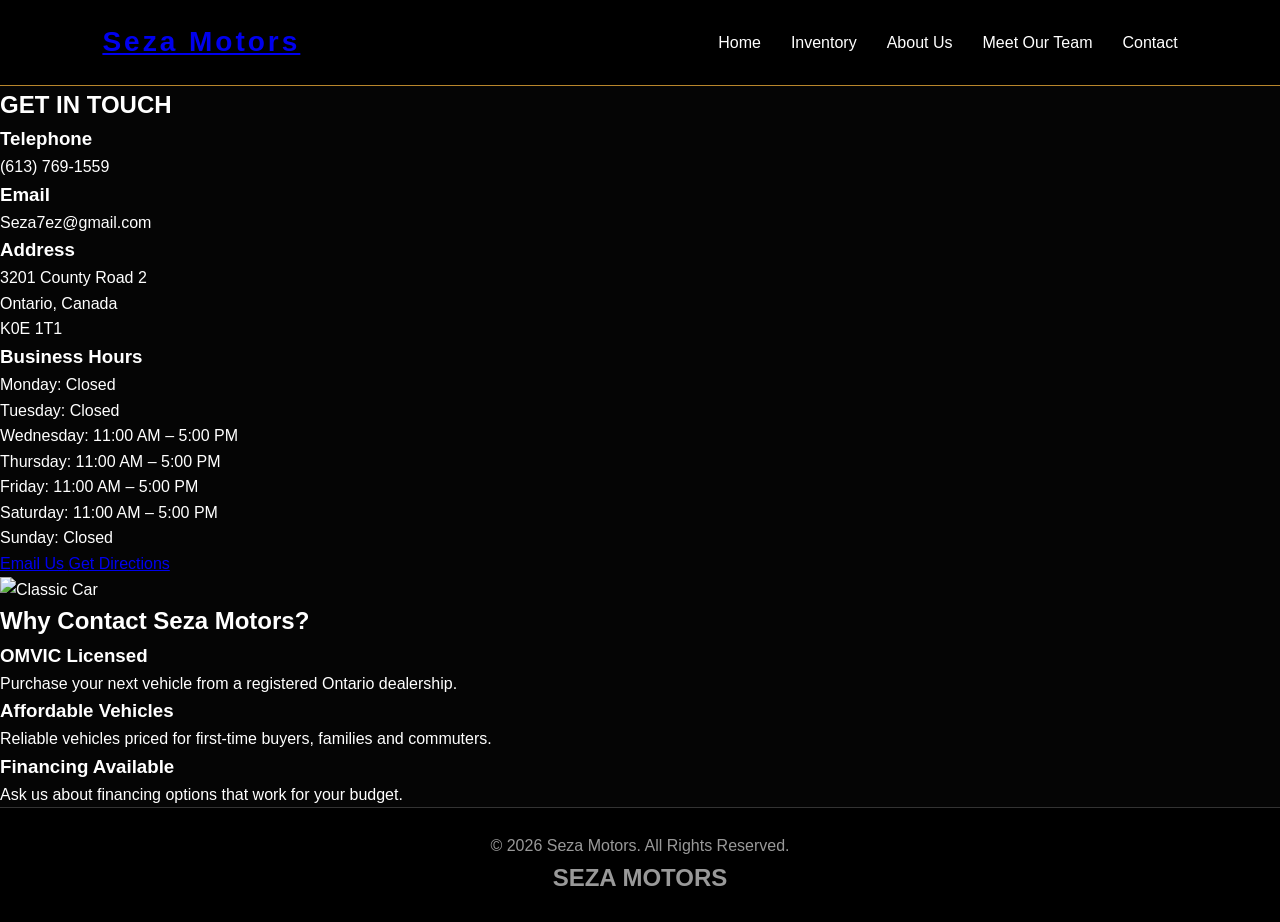
==== SM WEBSITE/contact.html @ 4e189ff3 "Create contact.html for customer inquiries Added a contact page with company information and contact" ====
<!DOCTYPE html>
<html lang="en">

<head>

<meta charset="UTF-8">
<meta name="viewport" content="width=device-width, initial-scale=1.0">

<title>Contact Us | Seza Motors</title>

<link rel="stylesheet" href="css/style.css">

<link rel="preconnect" href="https://fonts.googleapis.com">
<link rel="preconnect" href="https://fonts.gstatic.com" crossorigin>

<link href="https://fonts.googleapis.com/css2?family=Montserrat:wght@300;400;600;700;800&display=swap" rel="stylesheet">

</head>

<body>

<header>

<nav>

<div class="logo">

<a href="index.html">
Seza Motors
</a>

</div>

<ul>

<li><a href="index.html">Home</a></li>

<li><a href="inventory.html">Inventory</a></li>

<li><a href="about.html">About Us</a></li>

<li><a href="team.html">Meet Our Team</a></li>

<li><a class="active" href="contact.html">Contact</a></li>

</ul>

</nav>

</header>

<section class="contact-page">

<div class="contact-container">

<div class="contact-info">

<h1>GET IN TOUCH</h1>

<div class="contact-item">

<h3>Telephone</h3>

<p>(613) 769-1559</p>

</div>

<div class="contact-item">

<h3>Email</h3>

<p>Seza7ez@gmail.com</p>

</div>

<div class="contact-item">

<h3>Address</h3>

<p>

3201 County Road 2<br>

Ontario, Canada<br>

K0E 1T1

</p>

</div>

<div class="contact-item">

<h3>Business Hours</h3>

<p>

Monday: Closed<br>

Tuesday: Closed<br>

Wednesday: 11:00 AM – 5:00 PM<br>

Thursday: 11:00 AM – 5:00 PM<br>

Friday: 11:00 AM – 5:00 PM<br>

Saturday: 11:00 AM – 5:00 PM<br>

Sunday: Closed

</p>

</div>

<div class="contact-buttons">

<a href="mailto:Seza7ez@gmail.com" class="gold-btn">

Email Us

</a>

<a href="https://maps.google.com" target="_blank" class="gold-btn">

Get Directions

</a>

</div>

</div>

<div class="contact-image">

<img src="images/contact/contact-car.jpg" alt="Classic Car">

</div>

</div>

</section><section class="contact-footer">

<div class="footer-top">

<h2>Why Contact Seza Motors?</h2>

<div class="footer-cards">

<div class="card">

<h3>OMVIC Licensed</h3>

<p>Purchase your next vehicle from a registered Ontario dealership.</p>

</div>

<div class="card">

<h3>Affordable Vehicles</h3>

<p>Reliable vehicles priced for first-time buyers, families and commuters.</p>

</div>

<div class="card">

<h3>Financing Available</h3>

<p>Ask us about financing options that work for your budget.</p>

</div>

</div>

</div>

<footer>

<p>© 2026 Seza Motors. All Rights Reserved.</p>

<h1>SEZA MOTORS</h1>

</footer>

</section>

</body>

</html>
---- SM WEBSITE/css/style.css ----
/* =========================
   SEZA MOTORS WEBSITE STYLE
   ========================= */

* {
    margin: 0;
    padding: 0;
    box-sizing: border-box;
}


body {
    font-family: Arial, Helvetica, sans-serif;
    background-color: #050505;
    color: #ffffff;
    line-height: 1.6;
}


/* Navigation */

header {
    background: #000000;
    border-bottom: 1px solid #b8862c;
    padding: 20px 8%;
}


nav {
    display: flex;
    justify-content: space-between;
    align-items: center;
}


.logo {
    color: #d4af37;
    font-size: 28px;
    font-weight: bold;
    letter-spacing: 3px;
}


nav ul {
    list-style: none;
    display: flex;
    gap: 30px;
}


nav ul li a {
    color: white;
    text-decoration: none;
    font-size: 16px;
    transition: 0.3s;
}


nav ul li a:hover {
    color: #d4af37;
}


/* Hero Section */

.hero {

    min-height: 85vh;

    display: flex;
    align-items: center;

    padding: 0 8%;

    background:
    linear-gradient(
    rgba(0,0,0,0.75),
    rgba(0,0,0,0.75)
    ),
    url("../images/hero/muscle-car.jpg");

    background-size: cover;
    background-position: center;

}


.hero-content {

    max-width: 650px;

}


.hero h1 {

    color: #d4af37;

    font-size: 55px;

    line-height: 1.2;

    margin-bottom: 20px;

}


.hero p {

    font-size: 22px;

    margin-bottom: 35px;

    color: #ffffff;

}


/* Buttons */

.button {

    display: inline-block;

    background: #d4af37;

    color: black;

    padding: 15px 35px;

    text-decoration: none;

    font-weight: bold;

    border-radius: 3px;

    transition: .3s;

}


.button:hover {

    background: white;

}


/* About Section */

.about-preview {

    padding: 80px 8%;

    text-align: center;

}


.about-preview h2 {

    color:#d4af37;

    font-size: 36px;

    margin-bottom: 20px;

}


.about-preview p {

    max-width:800px;

    margin:auto;

    color:#cccccc;

}


/* Feature Cards */


.features {

    display:flex;

    justify-content:center;

    gap:30px;

    margin-top:50px;

}


.features div {

    background:#111111;

    border:1px solid #333;

    padding:30px;

    width:300px;

}


.features h3 {

    color:#d4af37;

    margin-bottom:15px;

}



/* Footer */


footer {

    background:#000;

    text-align:center;

    padding:25px;

    border-top:1px solid #333;

    color:#999;

}



/* Mobile Design */


@media(max-width:768px){


nav {

    flex-direction:column;

}


nav ul {

    margin-top:20px;

    flex-direction:column;

    text-align:center;

}


.hero h1 {

    font-size:38px;

}


.features {

    flex-direction:column;

    align-items:center;

}


}
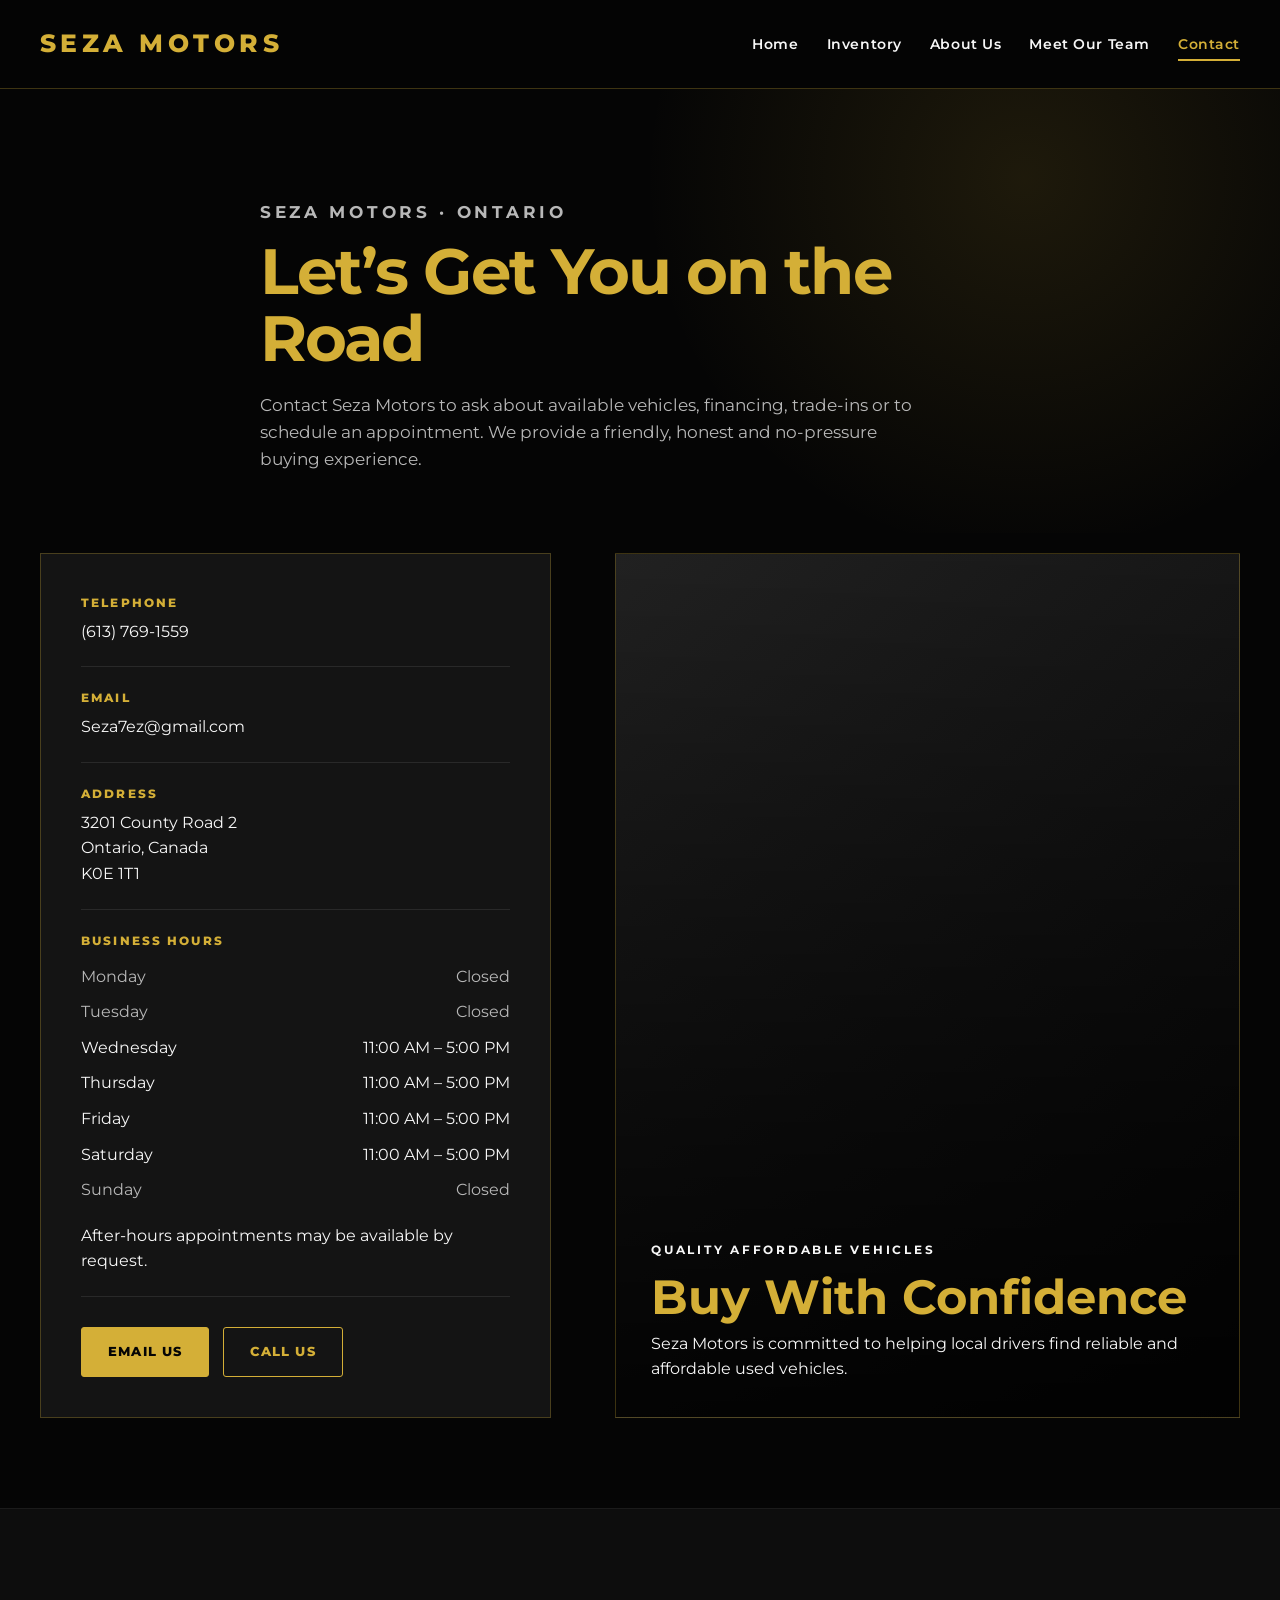
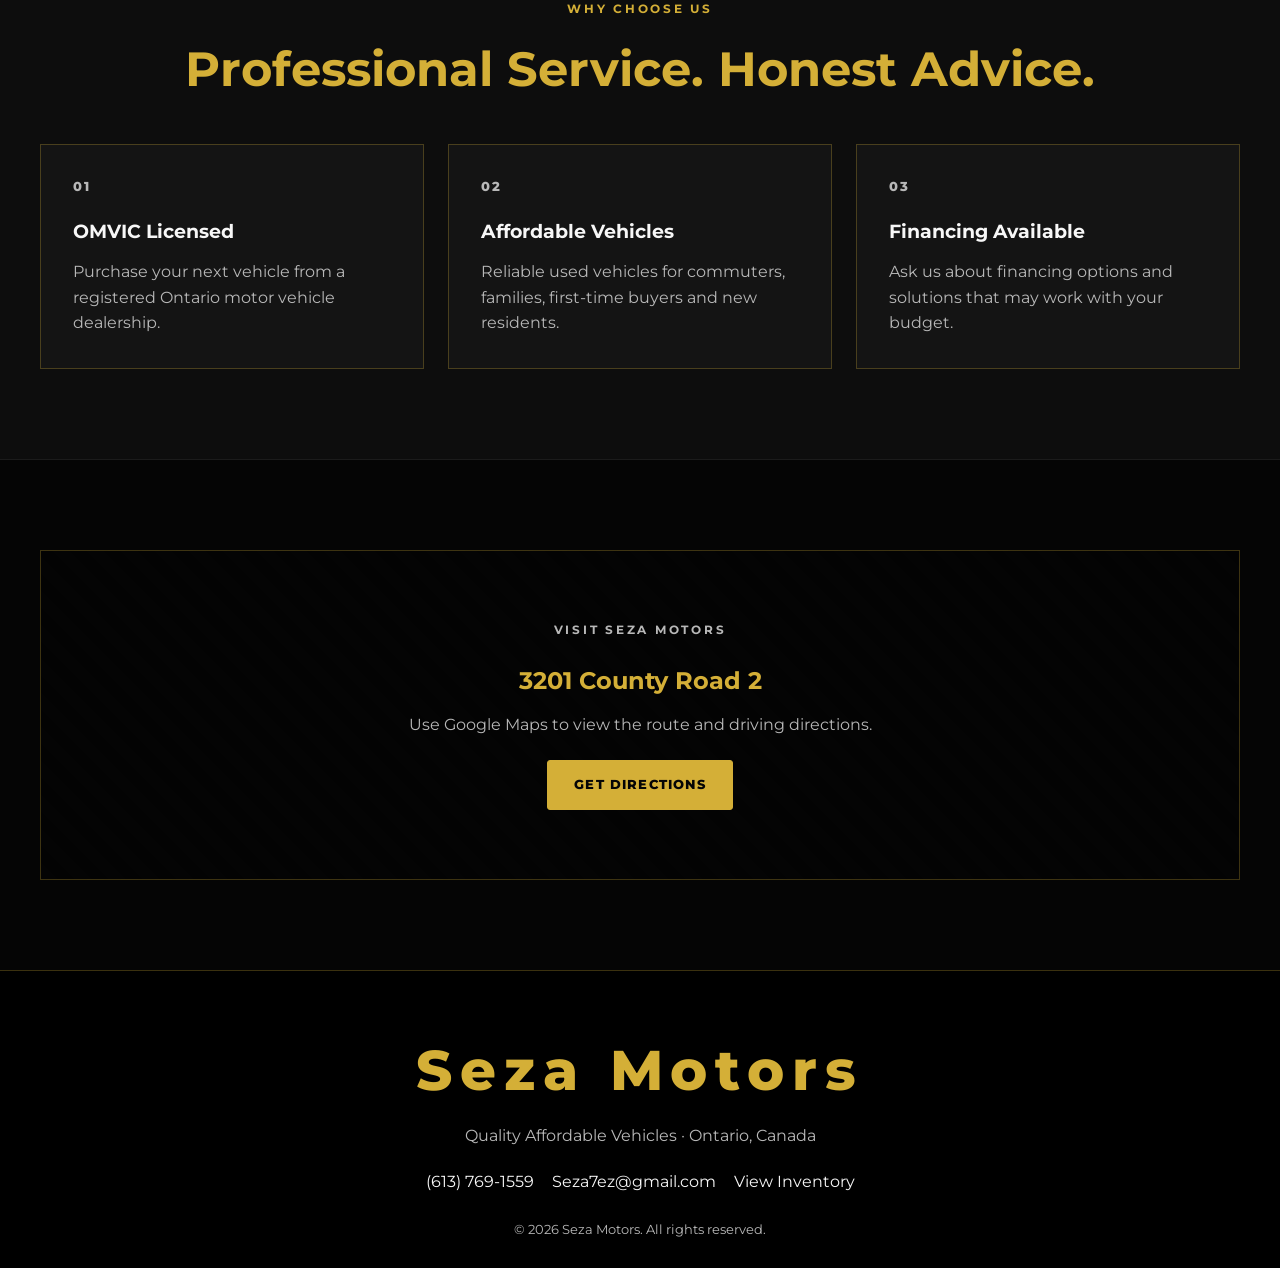
==== commit 4b800cf1: "Website Version 1.0" ====
--- a/SM WEBSITE/contact.html
+++ b/SM WEBSITE/contact.html
@@ -2,189 +2,285 @@
 <html lang="en">
 
 <head>
-
-<meta charset="UTF-8">
-<meta name="viewport" content="width=device-width, initial-scale=1.0">
-
-<title>Contact Us | Seza Motors</title>
-
-<link rel="stylesheet" href="css/style.css">
-
-<link rel="preconnect" href="https://fonts.googleapis.com">
-<link rel="preconnect" href="https://fonts.gstatic.com" crossorigin>
-
-<link href="https://fonts.googleapis.com/css2?family=Montserrat:wght@300;400;600;700;800&display=swap" rel="stylesheet">
-
+    <meta charset="UTF-8">
+    <meta name="viewport" content="width=device-width, initial-scale=1.0">
+
+    <title>Contact Seza Motors | Used Cars Ottawa</title>
+
+    <meta
+        name="description"
+        content="Contact Seza Motors for affordable used vehicles, financing information, trade-ins and appointments near Ottawa, Ontario."
+    >
+
+    <link rel="preconnect" href="https://fonts.googleapis.com">
+    <link rel="preconnect" href="https://fonts.gstatic.com" crossorigin>
+
+    <link
+        href="https://fonts.googleapis.com/css2?family=Montserrat:wght@300;400;500;600;700;800&display=swap"
+        rel="stylesheet"
+    >
+
+    <link rel="stylesheet" href="css/style.css">
 </head>
 
 <body>
 
-<header>
-
-<nav>
-
-<div class="logo">
-
-<a href="index.html">
-Seza Motors
-</a>
-
-</div>
-
-<ul>
-
-<li><a href="index.html">Home</a></li>
-
-<li><a href="inventory.html">Inventory</a></li>
-
-<li><a href="about.html">About Us</a></li>
-
-<li><a href="team.html">Meet Our Team</a></li>
-
-<li><a class="active" href="contact.html">Contact</a></li>
-
-</ul>
-
-</nav>
-
-</header>
-
-<section class="contact-page">
-
-<div class="contact-container">
-
-<div class="contact-info">
-
-<h1>GET IN TOUCH</h1>
-
-<div class="contact-item">
-
-<h3>Telephone</h3>
-
-<p>(613) 769-1559</p>
-
-</div>
-
-<div class="contact-item">
-
-<h3>Email</h3>
-
-<p>Seza7ez@gmail.com</p>
-
-</div>
-
-<div class="contact-item">
-
-<h3>Address</h3>
-
-<p>
-
-3201 County Road 2<br>
-
-Ontario, Canada<br>
-
-K0E 1T1
-
-</p>
-
-</div>
-
-<div class="contact-item">
-
-<h3>Business Hours</h3>
-
-<p>
-
-Monday: Closed<br>
-
-Tuesday: Closed<br>
-
-Wednesday: 11:00 AM – 5:00 PM<br>
-
-Thursday: 11:00 AM – 5:00 PM<br>
-
-Friday: 11:00 AM – 5:00 PM<br>
-
-Saturday: 11:00 AM – 5:00 PM<br>
-
-Sunday: Closed
-
-</p>
-
-</div>
-
-<div class="contact-buttons">
-
-<a href="mailto:Seza7ez@gmail.com" class="gold-btn">
-
-Email Us
-
-</a>
-
-<a href="https://maps.google.com" target="_blank" class="gold-btn">
-
-Get Directions
-
-</a>
-
-</div>
-
-</div>
-
-<div class="contact-image">
-
-<img src="images/contact/contact-car.jpg" alt="Classic Car">
-
-</div>
-
-</div>
-
-</section><section class="contact-footer">
-
-<div class="footer-top">
-
-<h2>Why Contact Seza Motors?</h2>
-
-<div class="footer-cards">
-
-<div class="card">
-
-<h3>OMVIC Licensed</h3>
-
-<p>Purchase your next vehicle from a registered Ontario dealership.</p>
-
-</div>
-
-<div class="card">
-
-<h3>Affordable Vehicles</h3>
-
-<p>Reliable vehicles priced for first-time buyers, families and commuters.</p>
-
-</div>
-
-<div class="card">
-
-<h3>Financing Available</h3>
-
-<p>Ask us about financing options that work for your budget.</p>
-
-</div>
-
-</div>
-
-</div>
-
-<footer>
-
-<p>© 2026 Seza Motors. All Rights Reserved.</p>
-
-<h1>SEZA MOTORS</h1>
-
-</footer>
-
-</section>
-
+    <header class="site-header">
+        <nav class="site-nav">
+
+            <div class="logo">
+                <a href="index.html">Seza Motors</a>
+            </div>
+
+            <ul>
+                <li><a href="index.html">Home</a></li>
+                <li><a href="inventory.html">Inventory</a></li>
+                <li><a href="about.html">About Us</a></li>
+                <li><a href="team.html">Meet Our Team</a></li>
+                <li><a class="active" href="contact.html">Contact</a></li>
+            </ul>
+
+        </nav>
+    </header>
+
+    <main>
+
+        <section class="contact-hero">
+            <div class="page-shell contact-heading">
+
+                <p class="eyebrow">Seza Motors · Ontario</p>
+
+                <h1 class="section-title">Let’s Get You on the Road</h1>
+
+                <p>
+                    Contact Seza Motors to ask about available vehicles,
+                    financing, trade-ins or to schedule an appointment.
+                    We provide a friendly, honest and no-pressure buying experience.
+                </p>
+
+            </div>
+        </section>
+
+        <section class="contact-main">
+            <div class="page-shell contact-grid">
+
+                <div class="contact-information">
+
+                    <div class="contact-item">
+                        <span class="contact-label">Telephone</span>
+
+                        <a href="tel:+16137691559">
+                            (613) 769-1559
+                        </a>
+                    </div>
+
+                    <div class="contact-item">
+                        <span class="contact-label">Email</span>
+
+                        <a href="mailto:Seza7ez@gmail.com">
+                            Seza7ez@gmail.com
+                        </a>
+                    </div>
+
+                    <div class="contact-item">
+                        <span class="contact-label">Address</span>
+
+                        <p>
+                            3201 County Road 2<br>
+                            Ontario, Canada<br>
+                            K0E 1T1
+                        </p>
+                    </div>
+
+                    <div class="contact-item">
+                        <span class="contact-label">Business Hours</span>
+
+                        <div class="hours-list">
+
+                            <div class="hours-row">
+                                <span>Monday</span>
+                                <span>Closed</span>
+                            </div>
+
+                            <div class="hours-row">
+                                <span>Tuesday</span>
+                                <span>Closed</span>
+                            </div>
+
+                            <div class="hours-row open">
+                                <span>Wednesday</span>
+                                <span>11:00 AM – 5:00 PM</span>
+                            </div>
+
+                            <div class="hours-row open">
+                                <span>Thursday</span>
+                                <span>11:00 AM – 5:00 PM</span>
+                            </div>
+
+                            <div class="hours-row open">
+                                <span>Friday</span>
+                                <span>11:00 AM – 5:00 PM</span>
+                            </div>
+
+                            <div class="hours-row open">
+                                <span>Saturday</span>
+                                <span>11:00 AM – 5:00 PM</span>
+                            </div>
+
+                            <div class="hours-row">
+                                <span>Sunday</span>
+                                <span>Closed</span>
+                            </div>
+
+                        </div>
+
+                        <p class="contact-note">
+                            After-hours appointments may be available by request.
+                        </p>
+                    </div>
+
+                    <div class="contact-actions">
+
+                        <a
+                            href="mailto:Seza7ez@gmail.com"
+                            class="gold-btn"
+                        >
+                            Email Us
+                        </a>
+
+                        <a
+                            href="tel:+16137691559"
+                            class="gold-btn outline"
+                        >
+                            Call Us
+                        </a>
+
+                    </div>
+
+                </div>
+
+                <div class="contact-visual">
+
+                    <div class="contact-visual-copy">
+
+                        <p class="eyebrow">Quality Affordable Vehicles</p>
+
+                        <h2>Buy With Confidence</h2>
+
+                        <p>
+                            Seza Motors is committed to helping local drivers
+                            find reliable and affordable used vehicles.
+                        </p>
+
+                    </div>
+
+                </div>
+
+            </div>
+        </section>
+
+        <section class="contact-benefits">
+            <div class="page-shell">
+
+                <div class="contact-benefits-header">
+
+                    <p class="eyebrow">Why Choose Us</p>
+
+                    <h2>Professional Service. Honest Advice.</h2>
+
+                </div>
+
+                <div class="benefit-grid">
+
+                    <article class="benefit-card">
+                        <p class="benefit-number">01</p>
+
+                        <h3>OMVIC Licensed</h3>
+
+                        <p>
+                            Purchase your next vehicle from a registered
+                            Ontario motor vehicle dealership.
+                        </p>
+                    </article>
+
+                    <article class="benefit-card">
+                        <p class="benefit-number">02</p>
+
+                        <h3>Affordable Vehicles</h3>
+
+                        <p>
+                            Reliable used vehicles for commuters, families,
+                            first-time buyers and new residents.
+                        </p>
+                    </article>
+
+                    <article class="benefit-card">
+                        <p class="benefit-number">03</p>
+
+                        <h3>Financing Available</h3>
+
+                        <p>
+                            Ask us about financing options and solutions
+                            that may work with your budget.
+                        </p>
+                    </article>
+
+                </div>
+
+            </div>
+        </section>
+
+        <section class="map-section">
+            <div class="page-shell">
+
+                <div class="map-placeholder">
+
+                    <div>
+                        <p class="eyebrow">Visit Seza Motors</p>
+
+                        <h2>3201 County Road 2</h2>
+
+                        <p>
+                            Use Google Maps to view the route and driving directions.
+                        </p>
+
+                        <a
+                            href="https://www.google.com/maps/search/?api=1&query=3201+County+Road+2+Ontario+K0E+1T1"
+                            target="_blank"
+                            rel="noopener noreferrer"
+                            class="gold-btn"
+                        >
+                            Get Directions
+                        </a>
+                    </div>
+
+                </div>
+
+            </div>
+        </section>
+
+    </main>
+
+    <footer class="site-footer">
+
+        <h2 class="footer-brand">Seza Motors</h2>
+
+        <p class="footer-tagline">
+            Quality Affordable Vehicles · Ontario, Canada
+        </p>
+
+        <div class="footer-links">
+            <a href="tel:+16137691559">(613) 769-1559</a>
+            <a href="mailto:Seza7ez@gmail.com">Seza7ez@gmail.com</a>
+            <a href="inventory.html">View Inventory</a>
+        </div>
+
+        <p class="copyright">
+            © 2026 Seza Motors. All rights reserved.
+        </p>
+
+    </footer>
+<script src="js/script.js"></script>
 </body>
 
-</html>
+</html>
--- a/SM WEBSITE/css/style.css
+++ b/SM WEBSITE/css/style.css
@@ -1,6 +1,19 @@
-/* =========================
-   SEZA MOTORS WEBSITE STYLE
-   ========================= */
+/* ==================================================
+   SEZA MOTORS — SHARED WEBSITE STYLES
+   ================================================== */
+
+:root {
+    --black: #050505;
+    --black-soft: #0d0d0d;
+    --panel: #141414;
+    --panel-light: #1a1a1a;
+    --gold: #d4af37;
+    --gold-dark: #aa8427;
+    --white: #f7f7f7;
+    --gray: #b8b8b8;
+    --border: rgba(212, 175, 55, 0.28);
+    --max-width: 1200px;
+}
 
 * {
     margin: 0;
@@ -8,273 +21,1438 @@
     box-sizing: border-box;
 }
 
+html {
+    scroll-behavior: smooth;
+}
 
 body {
-    font-family: Arial, Helvetica, sans-serif;
-    background-color: #050505;
-    color: #ffffff;
+    min-height: 100vh;
+    font-family: "Montserrat", Arial, Helvetica, sans-serif;
+    background: var(--black);
+    color: var(--white);
     line-height: 1.6;
 }
 
-
-/* Navigation */
-
+img {
+    display: block;
+    max-width: 100%;
+}
+
+a {
+    color: inherit;
+}
+
+/* ==================================================
+   NAVIGATION
+   ================================================== */
+
+.site-header,
 header {
-    background: #000000;
-    border-bottom: 1px solid #b8862c;
-    padding: 20px 8%;
-}
-
-
+    position: relative;
+    z-index: 100;
+    background: rgba(5, 5, 5, 0.98);
+    border-bottom: 1px solid var(--border);
+}
+
+.site-nav,
 nav {
+    width: min(100% - 40px, var(--max-width));
+    min-height: 88px;
+    margin: 0 auto;
+    display: flex;
+    align-items: center;
+    justify-content: space-between;
+    gap: 30px;
+}
+
+.logo,
+.logo a {
+    color: var(--gold);
+    font-size: 1.55rem;
+    font-weight: 800;
+    letter-spacing: 0.18em;
+    text-decoration: none;
+    text-transform: uppercase;
+    white-space: nowrap;
+}
+
+nav ul {
+    display: flex;
+    align-items: center;
+    gap: 28px;
+    list-style: none;
+}
+
+nav ul a {
+    position: relative;
+    color: var(--white);
+    font-size: 0.9rem;
+    font-weight: 600;
+    letter-spacing: 0.04em;
+    text-decoration: none;
+    transition: color 0.25s ease;
+}
+
+nav ul a::after {
+    content: "";
+    position: absolute;
+    left: 0;
+    bottom: -8px;
+    width: 0;
+    height: 2px;
+    background: var(--gold);
+    transition: width 0.25s ease;
+}
+
+nav ul a:hover,
+nav ul a.active {
+    color: var(--gold);
+}
+
+nav ul a:hover::after,
+nav ul a.active::after {
+    width: 100%;
+}
+
+/* ==================================================
+   REUSABLE ELEMENTS
+   ================================================== */
+
+.page-shell {
+    width: min(100% - 40px, var(--max-width));
+    margin: 0 auto;
+}
+
+.eyebrow {
+    margin-bottom: 12px;
+    color: var(--gold);
+    font-size: 0.78rem;
+    font-weight: 700;
+    letter-spacing: 0.22em;
+    text-transform: uppercase;
+}
+
+.section-title {
+    color: var(--gold);
+    font-size: clamp(2rem, 5vw, 4.5rem);
+    line-height: 1.05;
+    letter-spacing: -0.03em;
+}
+
+.gold-btn,
+.button {
+    display: inline-flex;
+    align-items: center;
+    justify-content: center;
+    min-height: 50px;
+    padding: 13px 26px;
+    border: 1px solid var(--gold);
+    border-radius: 3px;
+    background: var(--gold);
+    color: #050505;
+    font-size: 0.82rem;
+    font-weight: 800;
+    letter-spacing: 0.09em;
+    text-decoration: none;
+    text-transform: uppercase;
+    transition:
+        background 0.25s ease,
+        color 0.25s ease,
+        transform 0.25s ease;
+}
+
+.gold-btn:hover,
+.button:hover {
+    background: transparent;
+    color: var(--gold);
+    transform: translateY(-2px);
+}
+
+.gold-btn.outline {
+    background: transparent;
+    color: var(--gold);
+}
+
+.gold-btn.outline:hover {
+    background: var(--gold);
+    color: #050505;
+}
+
+/* ==================================================
+   EXISTING HOME PAGE
+   ================================================== */
+
+.hero {
+    min-height: 82vh;
+    display: flex;
+    align-items: center;
+    padding: 80px max(20px, calc((100% - var(--max-width)) / 2));
+    background:
+        linear-gradient(90deg, rgba(0, 0, 0, 0.93), rgba(0, 0, 0, 0.48)),
+        url("../images/hero/muscle-car.jpg") center / cover no-repeat;
+}
+
+.hero-content {
+    max-width: 700px;
+}
+
+.hero h1 {
+    margin-bottom: 22px;
+    color: var(--gold);
+    font-size: clamp(2.8rem, 7vw, 5.8rem);
+    line-height: 0.98;
+    letter-spacing: -0.04em;
+}
+
+.hero p {
+    max-width: 650px;
+    margin-bottom: 34px;
+    color: var(--white);
+    font-size: clamp(1.05rem, 2vw, 1.35rem);
+}
+
+.about-preview {
+    padding: 90px 20px;
+    text-align: center;
+}
+
+.about-preview h2 {
+    margin-bottom: 20px;
+    color: var(--gold);
+    font-size: clamp(2rem, 4vw, 3rem);
+}
+
+.about-preview > p {
+    max-width: 800px;
+    margin: 0 auto;
+    color: var(--gray);
+}
+
+.features {
+    width: min(100%, 1000px);
+    margin: 50px auto 0;
+    display: grid;
+    grid-template-columns: repeat(3, 1fr);
+    gap: 24px;
+}
+
+.features > div {
+    padding: 32px;
+    background: var(--panel);
+    border: 1px solid var(--border);
+}
+
+.features h3 {
+    margin-bottom: 12px;
+    color: var(--gold);
+}
+
+/* ==================================================
+   CONTACT PAGE
+   ================================================== */
+
+.contact-hero {
+    padding: 90px 0 60px;
+    background:
+        radial-gradient(
+            circle at 80% 20%,
+            rgba(212, 175, 55, 0.12),
+            transparent 35%
+        ),
+        var(--black);
+}
+
+.contact-heading {
+    max-width: 760px;
+}
+
+.contact-heading p {
+    max-width: 680px;
+    margin-top: 20px;
+    color: var(--gray);
+    font-size: 1.05rem;
+}
+
+.contact-main {
+    padding: 20px 0 90px;
+}
+
+.contact-grid {
+    display: grid;
+    grid-template-columns: minmax(0, 0.9fr) minmax(420px, 1.1fr);
+    gap: 64px;
+    align-items: stretch;
+}
+
+.contact-information {
+    padding: 40px;
+    background: var(--panel);
+    border: 1px solid var(--border);
+}
+
+.contact-item {
+    padding: 22px 0;
+    border-bottom: 1px solid rgba(255, 255, 255, 0.09);
+}
+
+.contact-item:first-child {
+    padding-top: 0;
+}
+
+.contact-item:last-of-type {
+    border-bottom: 0;
+}
+
+.contact-label {
+    display: block;
+    margin-bottom: 6px;
+    color: var(--gold);
+    font-size: 0.74rem;
+    font-weight: 800;
+    letter-spacing: 0.18em;
+    text-transform: uppercase;
+}
+
+.contact-item a,
+.contact-item p {
+    color: var(--white);
+    font-size: 1rem;
+    text-decoration: none;
+}
+
+.contact-item a:hover {
+    color: var(--gold);
+}
+
+.hours-list {
+    margin-top: 8px;
+}
+
+.hours-row {
     display: flex;
     justify-content: space-between;
+    gap: 20px;
+    padding: 5px 0;
+    color: var(--gray);
+}
+
+.hours-row.open {
+    color: var(--white);
+}
+
+.contact-note {
+    margin-top: 15px;
+    color: var(--gray);
+    font-size: 0.88rem;
+}
+
+.contact-actions {
+    display: flex;
+    flex-wrap: wrap;
+    gap: 14px;
+    margin-top: 30px;
+}
+
+.contact-visual {
+    min-height: 640px;
+    position: relative;
+    overflow: hidden;
+    border: 1px solid var(--border);
+    background:
+        linear-gradient(
+            180deg,
+            rgba(0, 0, 0, 0.08),
+            rgba(0, 0, 0, 0.82)
+        ),
+        url("../images/contact/contact-car.jpg") center / cover no-repeat,
+        linear-gradient(135deg, #242424, #080808);
+}
+
+.contact-visual-copy {
+    position: absolute;
+    left: 35px;
+    right: 35px;
+    bottom: 35px;
+}
+
+.contact-visual-copy h2 {
+    margin-bottom: 8px;
+    color: var(--gold);
+    font-size: clamp(1.8rem, 4vw, 3rem);
+    line-height: 1.05;
+}
+
+.contact-visual-copy p {
+    max-width: 540px;
+    color: var(--white);
+}
+
+.contact-benefits {
+    padding: 90px 0;
+    background: var(--black-soft);
+    border-top: 1px solid rgba(255, 255, 255, 0.06);
+    border-bottom: 1px solid rgba(255, 255, 255, 0.06);
+}
+
+.contact-benefits-header {
+    margin-bottom: 36px;
+    text-align: center;
+}
+
+.contact-benefits-header h2 {
+    color: var(--gold);
+    font-size: clamp(2rem, 4vw, 3rem);
+}
+
+.benefit-grid {
+    display: grid;
+    grid-template-columns: repeat(3, 1fr);
+    gap: 24px;
+}
+
+.benefit-card {
+    padding: 32px;
+    background: var(--panel);
+    border: 1px solid var(--border);
+    transition:
+        transform 0.25s ease,
+        border-color 0.25s ease;
+}
+
+.benefit-card:hover {
+    transform: translateY(-5px);
+    border-color: var(--gold);
+}
+
+.benefit-number {
+    margin-bottom: 20px;
+    color: var(--gold);
+    font-size: 0.8rem;
+    font-weight: 800;
+    letter-spacing: 0.16em;
+}
+
+.benefit-card h3 {
+    margin-bottom: 12px;
+    color: var(--white);
+}
+
+.benefit-card p {
+    color: var(--gray);
+}
+
+.map-section {
+    padding: 90px 0;
+}
+
+.map-placeholder {
+    min-height: 330px;
+    display: grid;
+    place-items: center;
+    padding: 30px;
+    text-align: center;
+    background:
+        linear-gradient(
+            rgba(0, 0, 0, 0.8),
+            rgba(0, 0, 0, 0.8)
+        ),
+        repeating-linear-gradient(
+            45deg,
+            #151515,
+            #151515 12px,
+            #101010 12px,
+            #101010 24px
+        );
+    border: 1px solid var(--border);
+}
+
+.map-placeholder h2 {
+    margin-bottom: 12px;
+    color: var(--gold);
+}
+
+.map-placeholder p {
+    margin-bottom: 22px;
+    color: var(--gray);
+}
+
+/* ==================================================
+   FOOTER
+   ================================================== */
+
+.site-footer,
+footer {
+    padding: 55px 20px 28px;
+    background: #000;
+    border-top: 1px solid var(--border);
+    color: var(--gray);
+    text-align: center;
+}
+
+.footer-brand {
+    margin-bottom: 8px;
+    color: var(--gold);
+    font-size: clamp(1.8rem, 5vw, 3.5rem);
+    font-weight: 800;
+    letter-spacing: 0.14em;
+}
+
+.footer-tagline {
+    margin-bottom: 20px;
+}
+
+.footer-links {
+    display: flex;
+    justify-content: center;
+    flex-wrap: wrap;
+    gap: 18px;
+    margin-bottom: 24px;
+}
+
+.footer-links a {
+    color: var(--white);
+    text-decoration: none;
+}
+
+.footer-links a:hover {
+    color: var(--gold);
+}
+
+.copyright {
+    font-size: 0.82rem;
+}
+
+/* ==================================================
+   RESPONSIVE DESIGN
+   ================================================== */
+
+@media (max-width: 900px) {
+    .site-nav,
+    nav {
+        padding: 20px 0;
+        flex-direction: column;
+    }
+
+    nav ul {
+        flex-wrap: wrap;
+        justify-content: center;
+        gap: 18px 24px;
+    }
+
+    .contact-grid {
+        grid-template-columns: 1fr;
+    }
+
+    .contact-visual {
+        min-height: 480px;
+    }
+
+    .features,
+    .benefit-grid {
+        grid-template-columns: 1fr;
+    }
+}
+
+@media (max-width: 600px) {
+    .site-nav,
+    nav,
+    .page-shell {
+        width: min(100% - 28px, var(--max-width));
+    }
+
+    .logo,
+    .logo a {
+        font-size: 1.25rem;
+    }
+
+    nav ul {
+        gap: 14px 18px;
+    }
+
+    nav ul a {
+        font-size: 0.78rem;
+    }
+
+    .contact-hero {
+        padding-top: 65px;
+    }
+
+    .contact-information {
+        padding: 26px 22px;
+    }
+
+    .hours-row {
+        flex-direction: column;
+        gap: 0;
+        padding: 8px 0;
+    }
+
+    .contact-actions {
+        flex-direction: column;
+    }
+
+    .gold-btn,
+    .button {
+        width: 100%;
+    }
+
+    .contact-visual {
+        min-height: 390px;
+    }
+
+    .contact-visual-copy {
+        left: 24px;
+        right: 24px;
+        bottom: 24px;
+    }
+
+    .benefit-card {
+        padding: 26px 22px;
+    }
+}
+.hero-buttons {
+    display: flex;
+    flex-wrap: wrap;
+    gap: 14px;
+}
+/* ==================================================
+   ABOUT PAGE
+   ================================================== */
+
+.about-hero {
+    padding: 110px 0 95px;
+    background:
+        radial-gradient(
+            circle at 80% 20%,
+            rgba(212, 175, 55, 0.14),
+            transparent 35%
+        ),
+        linear-gradient(135deg, #0d0d0d, #050505);
+}
+
+.about-hero-content {
+    max-width: 900px;
+}
+
+.about-hero-text {
+    max-width: 720px;
+    margin: 24px 0 32px;
+    color: var(--gray);
+    font-size: clamp(1rem, 2vw, 1.2rem);
+}
+
+.about-story {
+    padding: 95px 0;
+}
+
+.about-story-grid {
+    display: grid;
+    grid-template-columns: minmax(0, 1.2fr) minmax(320px, 0.8fr);
+    gap: 60px;
+    align-items: start;
+}
+
+.about-story-copy h2,
+.about-values-heading h2,
+.about-audience h2,
+.about-cta h2 {
+    margin-bottom: 24px;
+    color: var(--gold);
+    font-size: clamp(2rem, 4vw, 3.2rem);
+    line-height: 1.1;
+}
+
+.about-story-copy p {
+    margin-bottom: 18px;
+    color: var(--gray);
+}
+
+.about-story-card {
+    padding: 38px;
+    background: var(--panel);
+    border: 1px solid var(--border);
+}
+
+.about-story-card h3 {
+    margin-bottom: 18px;
+    color: var(--white);
+    font-size: 1.6rem;
+}
+
+.about-story-card p {
+    margin-bottom: 16px;
+    color: var(--gray);
+}
+
+.about-values {
+    padding: 95px 0;
+    background: var(--black-soft);
+    border-top: 1px solid rgba(255, 255, 255, 0.06);
+    border-bottom: 1px solid rgba(255, 255, 255, 0.06);
+}
+
+.about-values-heading {
+    margin-bottom: 40px;
+    text-align: center;
+}
+
+.about-values-grid {
+    display: grid;
+    grid-template-columns: repeat(3, 1fr);
+    gap: 24px;
+}
+
+.about-value-card {
+    padding: 34px;
+    background: var(--panel);
+    border: 1px solid var(--border);
+    transition:
+        transform 0.25s ease,
+        border-color 0.25s ease;
+}
+
+.about-value-card:hover {
+    transform: translateY(-5px);
+    border-color: var(--gold);
+}
+
+.about-value-card h3 {
+    margin-bottom: 12px;
+    color: var(--white);
+}
+
+.about-value-card p {
+    color: var(--gray);
+}
+
+.about-audience {
+    padding: 95px 0;
+}
+
+.about-audience-grid {
+    display: grid;
+    grid-template-columns: minmax(0, 0.8fr) minmax(0, 1.2fr);
+    gap: 65px;
+}
+
+.about-audience-list {
+    display: grid;
+    gap: 18px;
+}
+
+.about-audience-list > div {
+    padding: 24px 26px;
+    background: var(--panel);
+    border-left: 3px solid var(--gold);
+}
+
+.about-audience-list h3 {
+    margin-bottom: 6px;
+    color: var(--white);
+}
+
+.about-audience-list p {
+    color: var(--gray);
+}
+
+.about-cta {
+    padding: 100px 0;
+    background:
+        linear-gradient(
+            rgba(0, 0, 0, 0.88),
+            rgba(0, 0, 0, 0.88)
+        ),
+        url("../images/hero/muscle-car.jpg") center / cover no-repeat;
+    text-align: center;
+}
+
+.about-cta-content {
+    max-width: 800px;
+}
+
+.about-cta p {
+    max-width: 650px;
+    margin: 0 auto 30px;
+    color: var(--gray);
+}
+
+.about-cta .hero-buttons {
+    justify-content: center;
+}
+
+@media (max-width: 900px) {
+    .about-story-grid,
+    .about-audience-grid {
+        grid-template-columns: 1fr;
+    }
+
+    .about-values-grid {
+        grid-template-columns: 1fr;
+    }
+}
+
+@media (max-width: 600px) {
+    .about-hero,
+    .about-story,
+    .about-values,
+    .about-audience,
+    .about-cta {
+        padding-top: 70px;
+        padding-bottom: 70px;
+    }
+
+    .about-story-card,
+    .about-value-card {
+        padding: 26px 22px;
+    }
+}
+/* ==================================================
+   TEAM PAGE
+   ================================================== */
+
+.team-hero {
+    padding: 110px 0 90px;
+    background:
+        radial-gradient(
+            circle at 80% 25%,
+            rgba(212, 175, 55, 0.14),
+            transparent 35%
+        ),
+        linear-gradient(135deg, #0d0d0d, #050505);
+}
+
+.team-hero-content {
+    max-width: 900px;
+}
+
+.team-hero-text {
+    max-width: 720px;
+    margin-top: 24px;
+    color: var(--gray);
+    font-size: clamp(1rem, 2vw, 1.2rem);
+}
+
+.team-profile-section {
+    padding: 100px 0;
+}
+
+.team-profile-grid {
+    display: grid;
+    grid-template-columns: minmax(300px, 0.8fr) minmax(0, 1.2fr);
+    gap: 65px;
     align-items: center;
 }
 
-
-.logo {
-    color: #d4af37;
-    font-size: 28px;
-    font-weight: bold;
-    letter-spacing: 3px;
-}
-
-
-nav ul {
-    list-style: none;
-    display: flex;
-    gap: 30px;
-}
-
-
-nav ul li a {
-    color: white;
-    text-decoration: none;
-    font-size: 16px;
-    transition: 0.3s;
-}
-
-
-nav ul li a:hover {
-    color: #d4af37;
-}
-
-
-/* Hero Section */
-
-.hero {
-
-    min-height: 85vh;
-
+.team-photo {
+    position: relative;
+    min-height: 560px;
+    overflow: hidden;
+    background:
+        linear-gradient(135deg, #1a1a1a, #080808);
+    border: 1px solid var(--border);
+}
+
+.team-photo::after {
+    content: "";
+    position: absolute;
+    inset: 0;
+    border: 1px solid rgba(212, 175, 55, 0.18);
+    pointer-events: none;
+}
+
+.team-photo img {
+    width: 100%;
+    height: 100%;
+    min-height: 560px;
+    object-fit: cover;
+    object-position: center top;
+}
+
+.team-profile-copy h2,
+.team-mission h2,
+.team-values-heading h2,
+.team-story h2,
+.team-cta h2 {
+    margin-bottom: 22px;
+    color: var(--gold);
+    font-size: clamp(2rem, 4vw, 3.2rem);
+    line-height: 1.1;
+}
+
+.team-role {
+    margin-bottom: 24px;
+    color: var(--white);
+    font-weight: 700;
+}
+
+.team-profile-copy > p:not(.eyebrow):not(.team-role) {
+    margin-bottom: 17px;
+    color: var(--gray);
+}
+
+.team-profile-copy .hero-buttons {
+    margin-top: 30px;
+}
+
+.team-mission {
+    padding: 90px 0;
+    background: var(--black-soft);
+    border-top: 1px solid rgba(255, 255, 255, 0.06);
+    border-bottom: 1px solid rgba(255, 255, 255, 0.06);
+}
+
+.team-mission-grid {
+    display: grid;
+    grid-template-columns: minmax(0, 0.8fr) minmax(0, 1.2fr);
+    gap: 65px;
+}
+
+.team-mission-copy p {
+    margin-bottom: 18px;
+    color: var(--gray);
+}
+
+.team-values {
+    padding: 95px 0;
+}
+
+.team-values-heading {
+    margin-bottom: 40px;
+    text-align: center;
+}
+
+.team-values-grid {
+    display: grid;
+    grid-template-columns: repeat(3, 1fr);
+    gap: 24px;
+}
+
+.team-value-card {
+    padding: 34px;
+    background: var(--panel);
+    border: 1px solid var(--border);
+    transition:
+        transform 0.25s ease,
+        border-color 0.25s ease;
+}
+
+.team-value-card:hover {
+    transform: translateY(-5px);
+    border-color: var(--gold);
+}
+
+.team-value-card h3 {
+    margin-bottom: 12px;
+    color: var(--white);
+}
+
+.team-value-card p {
+    color: var(--gray);
+}
+
+.team-story {
+    padding: 100px 0;
+    background:
+        radial-gradient(
+            circle at 15% 50%,
+            rgba(212, 175, 55, 0.1),
+            transparent 35%
+        ),
+        var(--black-soft);
+}
+
+.team-story-content {
+    max-width: 850px;
+}
+
+.team-story-content p:not(.eyebrow) {
+    margin-bottom: 18px;
+    color: var(--gray);
+}
+
+.team-cta {
+    padding: 100px 0;
+    background:
+        linear-gradient(
+            rgba(0, 0, 0, 0.88),
+            rgba(0, 0, 0, 0.88)
+        ),
+        url("../images/hero/muscle-car.jpg") center / cover no-repeat;
+    text-align: center;
+}
+
+.team-cta-content {
+    max-width: 800px;
+}
+
+.team-cta-content > p:not(.eyebrow) {
+    max-width: 650px;
+    margin: 0 auto 30px;
+    color: var(--gray);
+}
+
+.team-cta .hero-buttons {
+    justify-content: center;
+}
+
+@media (max-width: 900px) {
+    .team-profile-grid,
+    .team-mission-grid {
+        grid-template-columns: 1fr;
+    }
+
+    .team-photo {
+        min-height: 480px;
+    }
+
+    .team-photo img {
+        min-height: 480px;
+    }
+
+    .team-values-grid {
+        grid-template-columns: 1fr;
+    }
+}
+
+@media (max-width: 600px) {
+    .team-hero,
+    .team-profile-section,
+    .team-mission,
+    .team-values,
+    .team-story,
+    .team-cta {
+        padding-top: 70px;
+        padding-bottom: 70px;
+    }
+
+    .team-photo {
+        min-height: 390px;
+    }
+
+    .team-photo img {
+        min-height: 390px;
+    }
+
+    .team-value-card {
+        padding: 26px 22px;
+    }
+}
+/* ==================================================
+   INVENTORY PAGE
+   ================================================== */
+
+.inventory-hero {
+    min-height: 620px;
     display: flex;
     align-items: center;
-
-    padding: 0 8%;
-
+    padding: 110px 0;
     background:
-    linear-gradient(
-    rgba(0,0,0,0.75),
-    rgba(0,0,0,0.75)
-    ),
-    url("../images/hero/muscle-car.jpg");
-
-    background-size: cover;
-    background-position: center;
-
-}
-
-
-.hero-content {
-
+        linear-gradient(
+            90deg,
+            rgba(0, 0, 0, 0.94) 0%,
+            rgba(0, 0, 0, 0.78) 50%,
+            rgba(0, 0, 0, 0.45) 100%
+        ),
+        url("../images/hero/muscle-car.jpg") center / cover no-repeat;
+}
+
+.inventory-hero-content {
+    width: 100%;
+}
+
+.inventory-hero-text {
+    max-width: 670px;
+    margin: 24px 0 32px;
+    color: var(--gray);
+    font-size: clamp(1rem, 2vw, 1.2rem);
+}
+
+.inventory-intro {
+    padding: 95px 0;
+}
+
+.inventory-intro-grid {
+    display: grid;
+    grid-template-columns: minmax(0, 0.8fr) minmax(0, 1.2fr);
+    gap: 65px;
+}
+
+.inventory-intro h2,
+.inventory-heading h2,
+.inventory-information-heading h2,
+.vehicle-request h2,
+.inventory-cta h2 {
+    margin-bottom: 22px;
+    color: var(--gold);
+    font-size: clamp(2rem, 4vw, 3.2rem);
+    line-height: 1.1;
+}
+
+.inventory-intro-copy p {
+    margin-bottom: 18px;
+    color: var(--gray);
+}
+
+.inventory-section {
+    padding: 95px 0;
+    background: var(--black-soft);
+    border-top: 1px solid rgba(255, 255, 255, 0.06);
+    border-bottom: 1px solid rgba(255, 255, 255, 0.06);
+}
+
+.inventory-heading {
+    display: flex;
+    justify-content: space-between;
+    gap: 30px;
+    align-items: end;
+    margin-bottom: 42px;
+}
+
+.inventory-count {
+    margin-bottom: 24px;
+    color: var(--gray);
+    font-size: 0.95rem;
+}
+
+.inventory-grid {
+    display: grid;
+    grid-template-columns: repeat(3, 1fr);
+    gap: 26px;
+}
+
+.vehicle-card {
+    overflow: hidden;
+    background: var(--panel);
+    border: 1px solid var(--border);
+    transition:
+        transform 0.25s ease,
+        border-color 0.25s ease;
+}
+
+.vehicle-card:hover {
+    transform: translateY(-6px);
+    border-color: var(--gold);
+}
+
+.vehicle-image-placeholder {
+    position: relative;
+    min-height: 245px;
+    display: flex;
+    justify-content: center;
+    align-items: center;
+    overflow: hidden;
+    background:
+        radial-gradient(
+            circle at center,
+            rgba(212, 175, 55, 0.12),
+            transparent 45%
+        ),
+        linear-gradient(135deg, #1a1a1a, #080808);
+    border-bottom: 1px solid var(--border);
+}
+
+.vehicle-image-placeholder::before {
+    content: "";
+    position: absolute;
+    width: 420px;
+    height: 1px;
+    background: rgba(212, 175, 55, 0.17);
+    transform: rotate(-35deg);
+}
+
+.vehicle-image-placeholder::after {
+    content: "";
+    position: absolute;
+    width: 420px;
+    height: 1px;
+    background: rgba(212, 175, 55, 0.1);
+    transform: rotate(35deg);
+}
+
+.vehicle-status {
+    position: absolute;
+    z-index: 2;
+    top: 18px;
+    left: 18px;
+    padding: 8px 12px;
+    background: var(--gold);
+    color: #050505;
+    font-size: 0.75rem;
+    font-weight: 800;
+    letter-spacing: 0.08em;
+    text-transform: uppercase;
+}
+
+.vehicle-placeholder-content {
+    position: relative;
+    z-index: 2;
+    text-align: center;
+}
+
+.vehicle-placeholder-icon {
+    display: block;
+    margin-bottom: 8px;
+    color: var(--gold);
+    font-size: 3.5rem;
+    line-height: 1;
+}
+
+.vehicle-placeholder-content p {
+    color: var(--gray);
+    font-size: 0.9rem;
+    letter-spacing: 0.12em;
+    text-transform: uppercase;
+}
+
+.vehicle-card-content {
+    padding: 28px;
+}
+
+.vehicle-category {
+    margin-bottom: 8px;
+    color: var(--gold);
+    font-size: 0.78rem;
+    font-weight: 700;
+    letter-spacing: 0.12em;
+    text-transform: uppercase;
+}
+
+.vehicle-card-content h3 {
+    margin-bottom: 12px;
+    color: var(--white);
+    font-size: 1.45rem;
+}
+
+.vehicle-price {
+    margin-bottom: 22px;
+    color: var(--gold);
+    font-size: 1.15rem;
+    font-weight: 700;
+}
+
+.vehicle-details {
+    display: grid;
+    grid-template-columns: repeat(2, 1fr);
+    gap: 10px;
+    margin-bottom: 26px;
+}
+
+.vehicle-details span {
+    padding: 10px;
+    background: rgba(255, 255, 255, 0.035);
+    border: 1px solid rgba(255, 255, 255, 0.07);
+    color: var(--gray);
+    font-size: 0.82rem;
+    text-align: center;
+}
+
+.vehicle-btn {
+    display: block;
+    width: 100%;
+    padding: 14px 18px;
+    color: var(--gold);
+    border: 1px solid var(--gold);
+    font-weight: 700;
+    text-align: center;
+    text-decoration: none;
+    transition:
+        background 0.25s ease,
+        color 0.25s ease;
+}
+
+.vehicle-btn:hover {
+    background: var(--gold);
+    color: #050505;
+}
+
+.inventory-information {
+    padding: 95px 0;
+}
+
+.inventory-information-heading {
+    max-width: 780px;
+    margin: 0 auto 42px;
+    text-align: center;
+}
+
+.inventory-information-grid {
+    display: grid;
+    grid-template-columns: repeat(3, 1fr);
+    gap: 24px;
+}
+
+.inventory-info-card {
+    padding: 34px;
+    background: var(--panel);
+    border: 1px solid var(--border);
+}
+
+.inventory-info-card h3 {
+    margin-bottom: 12px;
+    color: var(--white);
+}
+
+.inventory-info-card p:not(.benefit-number) {
+    color: var(--gray);
+}
+
+.vehicle-request {
+    padding: 95px 0;
+    background:
+        radial-gradient(
+            circle at 15% 50%,
+            rgba(212, 175, 55, 0.1),
+            transparent 35%
+        ),
+        var(--black-soft);
+}
+
+.vehicle-request-grid {
+    display: grid;
+    grid-template-columns: minmax(0, 1fr) minmax(320px, 0.75fr);
+    gap: 65px;
+    align-items: center;
+}
+
+.vehicle-request-grid > div:first-child > p:not(.eyebrow) {
     max-width: 650px;
-
-}
-
-
-.hero h1 {
-
-    color: #d4af37;
-
-    font-size: 55px;
-
-    line-height: 1.2;
-
-    margin-bottom: 20px;
-
-}
-
-
-.hero p {
-
-    font-size: 22px;
-
-    margin-bottom: 35px;
-
-    color: #ffffff;
-
-}
-
-
-/* Buttons */
-
-.button {
-
-    display: inline-block;
-
-    background: #d4af37;
-
-    color: black;
-
-    padding: 15px 35px;
-
-    text-decoration: none;
-
-    font-weight: bold;
-
-    border-radius: 3px;
-
-    transition: .3s;
-
-}
-
-
-.button:hover {
-
-    background: white;
-
-}
-
-
-/* About Section */
-
-.about-preview {
-
-    padding: 80px 8%;
-
+    color: var(--gray);
+}
+
+.vehicle-request-card {
+    padding: 36px;
+    background: var(--panel);
+    border: 1px solid var(--border);
+}
+
+.vehicle-request-card h3 {
+    margin-bottom: 12px;
+    color: var(--gold);
+    font-size: 1.6rem;
+}
+
+.vehicle-request-card > p {
+    margin-bottom: 15px;
+    color: var(--gray);
+}
+
+.vehicle-request-card ul {
+    margin: 0 0 28px;
+    padding-left: 20px;
+    color: var(--gray);
+}
+
+.vehicle-request-card li {
+    margin-bottom: 9px;
+}
+
+.vehicle-request-card li::marker {
+    color: var(--gold);
+}
+
+.vehicle-request-card .gold-btn {
+    width: 100%;
     text-align: center;
-
-}
-
-
-.about-preview h2 {
-
-    color:#d4af37;
-
-    font-size: 36px;
-
-    margin-bottom: 20px;
-
-}
-
-
-.about-preview p {
-
-    max-width:800px;
-
-    margin:auto;
-
-    color:#cccccc;
-
-}
-
-
-/* Feature Cards */
-
-
-.features {
-
-    display:flex;
-
-    justify-content:center;
-
-    gap:30px;
-
-    margin-top:50px;
-
-}
-
-
-.features div {
-
-    background:#111111;
-
-    border:1px solid #333;
-
-    padding:30px;
-
-    width:300px;
-
-}
-
-
-.features h3 {
-
-    color:#d4af37;
-
-    margin-bottom:15px;
-
-}
-
-
-
-/* Footer */
-
-
-footer {
-
-    background:#000;
-
-    text-align:center;
-
-    padding:25px;
-
-    border-top:1px solid #333;
-
-    color:#999;
-
-}
-
-
-
-/* Mobile Design */
-
-
-@media(max-width:768px){
-
-
-nav {
-
-    flex-direction:column;
-
-}
-
-
-nav ul {
-
-    margin-top:20px;
-
-    flex-direction:column;
-
-    text-align:center;
-
-}
-
-
-.hero h1 {
-
-    font-size:38px;
-
-}
-
-
-.features {
-
-    flex-direction:column;
-
-    align-items:center;
-
-}
-
-
-}
+}
+
+.inventory-cta {
+    padding: 100px 0;
+    background:
+        linear-gradient(
+            rgba(0, 0, 0, 0.88),
+            rgba(0, 0, 0, 0.88)
+        ),
+        url("../images/hero/muscle-car.jpg") center / cover no-repeat;
+    text-align: center;
+}
+
+.inventory-cta-content {
+    max-width: 800px;
+}
+
+.inventory-cta-content > p:not(.eyebrow) {
+    max-width: 650px;
+    margin: 0 auto 30px;
+    color: var(--gray);
+}
+
+.inventory-cta .hero-buttons {
+    justify-content: center;
+}
+
+@media (max-width: 1000px) {
+    .inventory-grid {
+        grid-template-columns: repeat(2, 1fr);
+    }
+
+    .inventory-information-grid {
+        grid-template-columns: 1fr;
+    }
+}
+
+@media (max-width: 800px) {
+    .inventory-intro-grid,
+    .vehicle-request-grid {
+        grid-template-columns: 1fr;
+    }
+
+    .inventory-heading {
+        display: block;
+    }
+
+    .inventory-count {
+        margin-bottom: 0;
+    }
+}
+
+@media (max-width: 650px) {
+    .inventory-hero {
+        min-height: 560px;
+        padding-top: 90px;
+        padding-bottom: 90px;
+        background-position: 62% center;
+    }
+
+    .inventory-intro,
+    .inventory-section,
+    .inventory-information,
+    .vehicle-request,
+    .inventory-cta {
+        padding-top: 70px;
+        padding-bottom: 70px;
+    }
+
+    .inventory-grid {
+        grid-template-columns: 1fr;
+    }
+
+    .vehicle-image-placeholder {
+        min-height: 220px;
+    }
+
+    .vehicle-card-content,
+    .inventory-info-card,
+    .vehicle-request-card {
+        padding: 26px 22px;
+    }
+}
+/* ==========================
+   SEZA MOTORS LOGO
+========================== */
+
+.site-logo {
+    height: 75px;
+    width: auto;
+    display: block;
+    transition: transform 0.3s ease;
+}
+
+.site-logo:hover {
+    transform: scale(1.05);
+}
+
+@media (max-width: 768px) {
+    .site-logo {
+        height: 60px;
+    }
+}
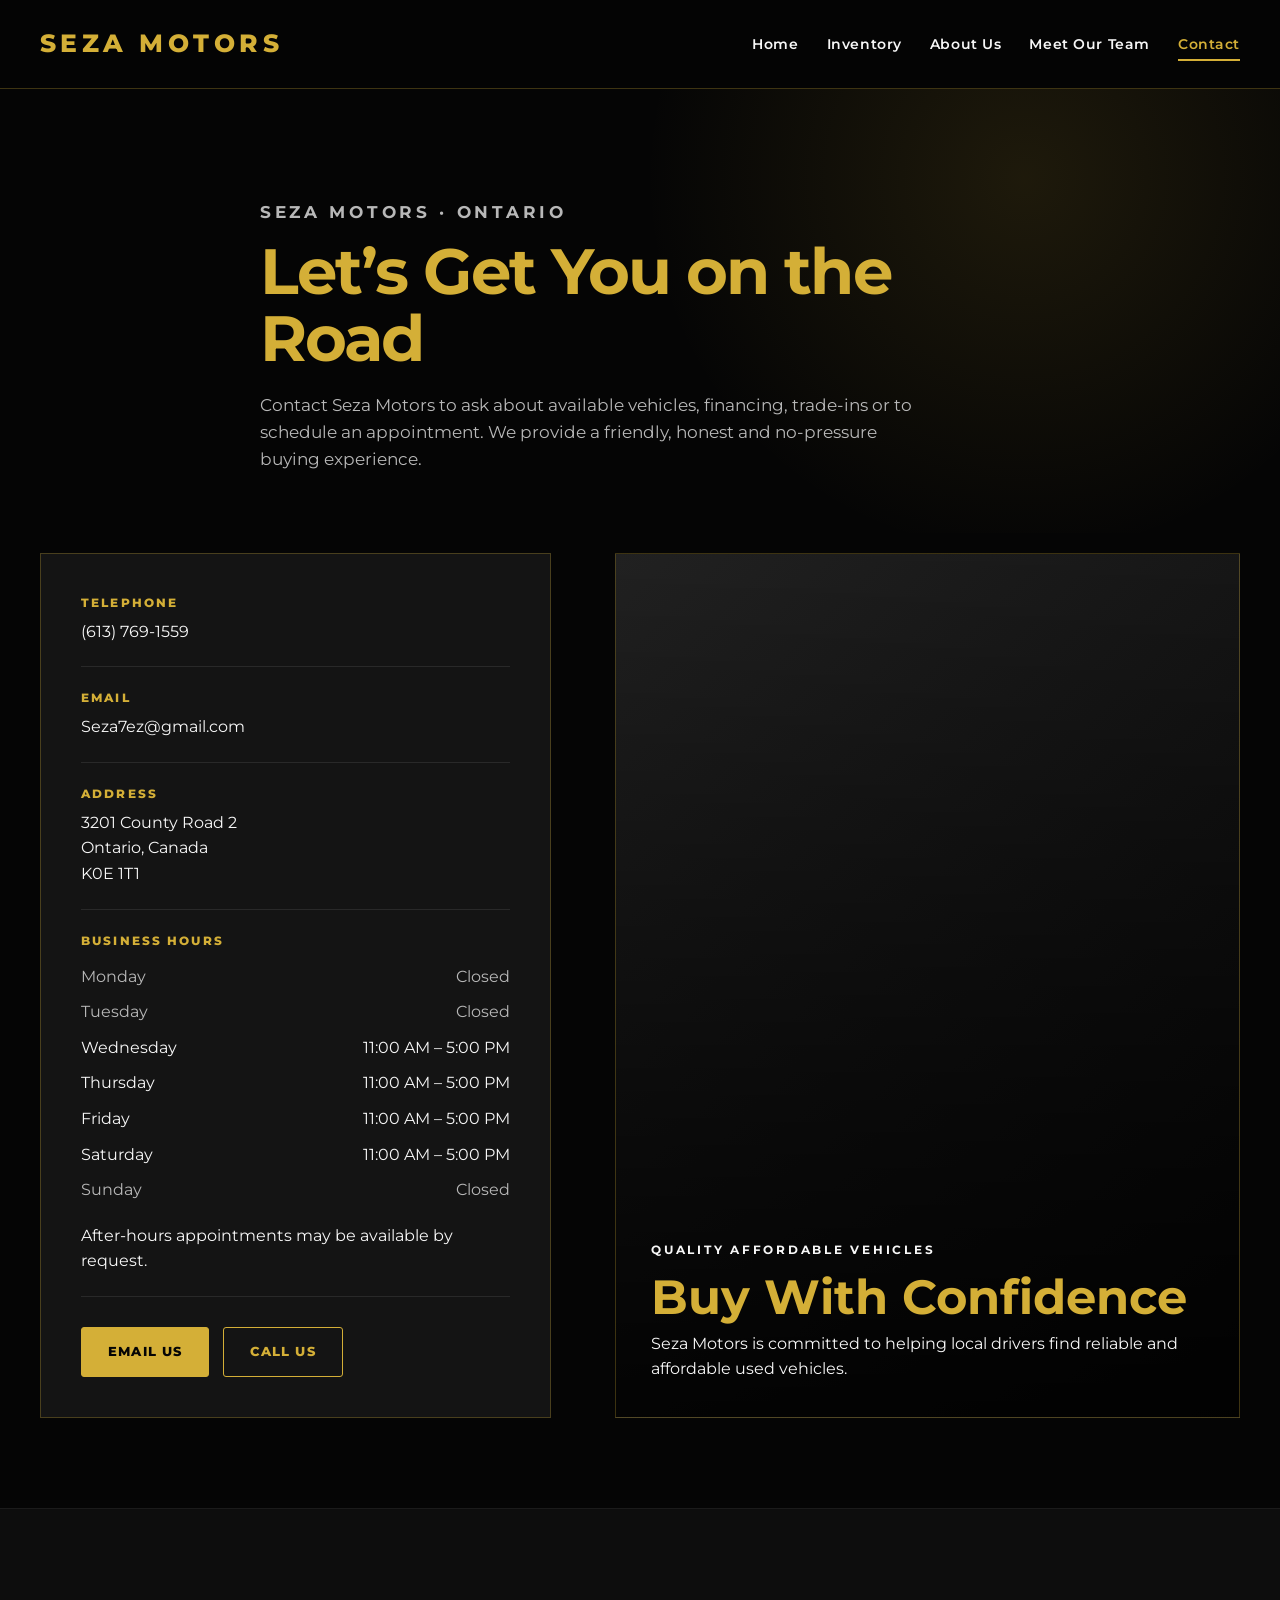
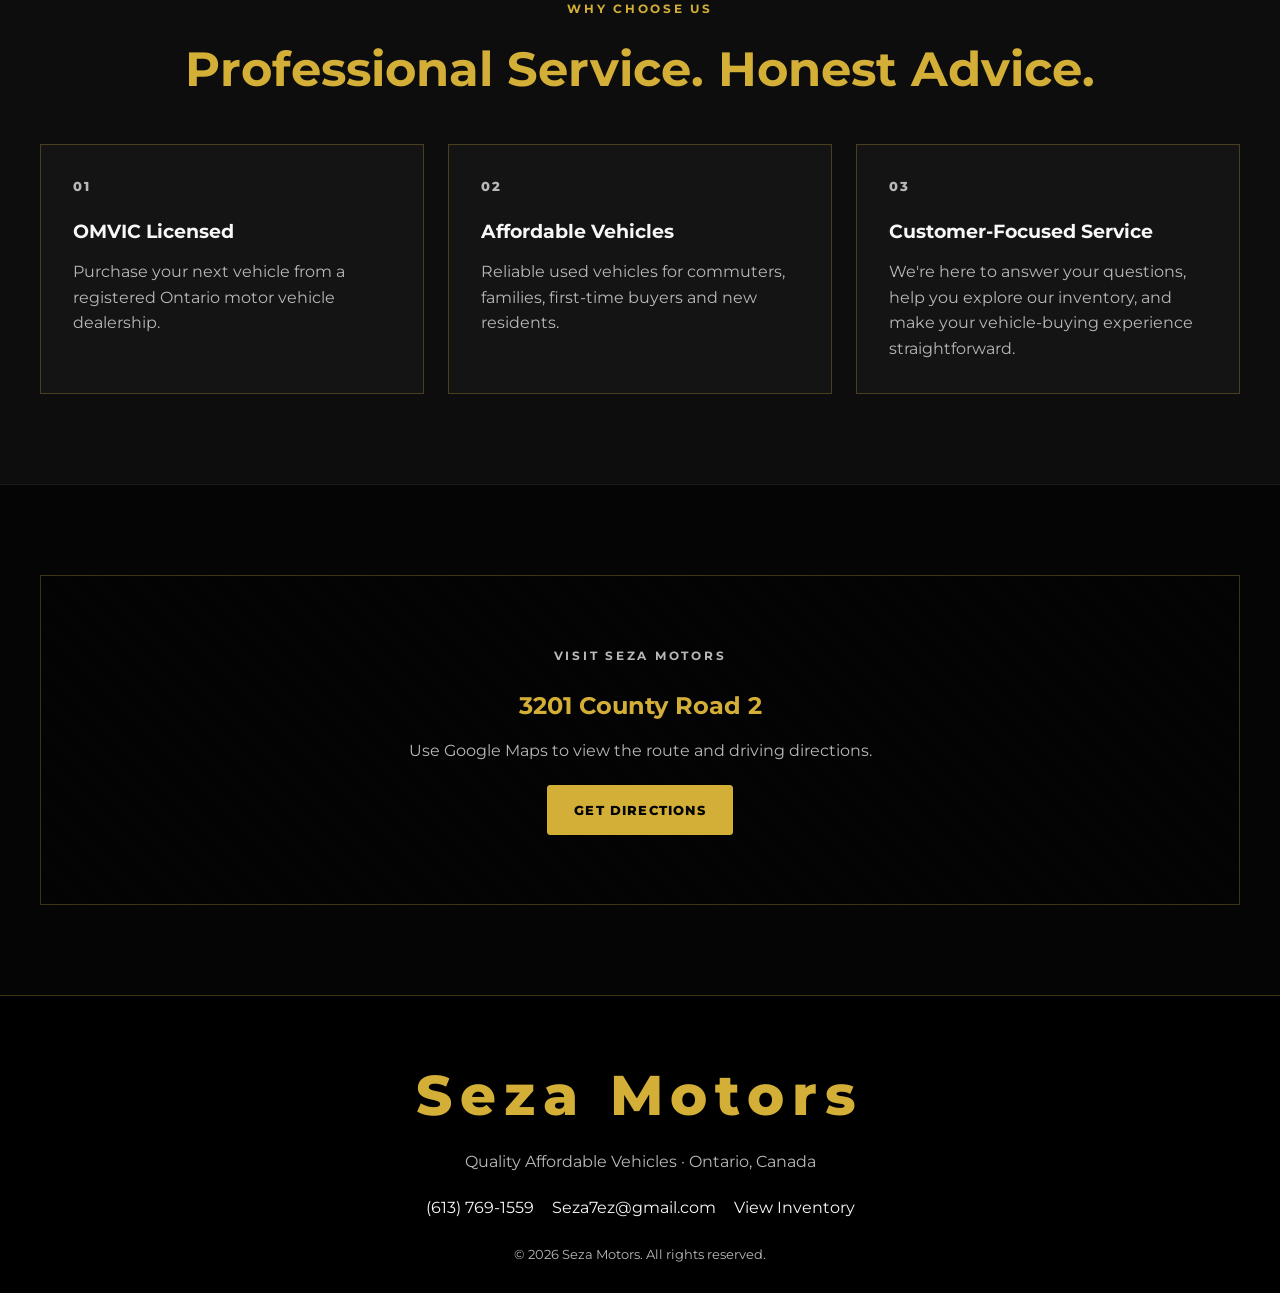
==== commit f1e9ca8a: "Revise contact page details and structure Updated contact page content and improved clarity of busin" ====
--- a/SM WEBSITE/contact.html
+++ b/SM WEBSITE/contact.html
@@ -9,7 +9,7 @@
 
     <meta
         name="description"
-        content="Contact Seza Motors for affordable used vehicles, financing information, trade-ins and appointments near Ottawa, Ontario."
+       content="Contact Seza Motors for affordable used vehicles, trade-ins, vehicle inquiries and appointments near Ottawa."
     >
 
     <link rel="preconnect" href="https://fonts.googleapis.com">
@@ -214,16 +214,20 @@
                         </p>
                     </article>
 
-                    <article class="benefit-card">
-                        <p class="benefit-number">03</p>
-
-                        <h3>Financing Available</h3>
-
-                        <p>
-                            Ask us about financing options and solutions
-                            that may work with your budget.
-                        </p>
-                    </article>
+                
+<article class="benefit-card">
+    <p class="benefit-number">03</p>
+
+    <h3>Customer-Focused Service</h3>
+
+    <p>
+        We're here to answer your questions,
+        help you explore our inventory,
+        and make your vehicle-buying experience
+        straightforward.
+    </p>
+</article>
+
 
                 </div>
 
@@ -283,4 +287,4 @@
 <script src="js/script.js"></script>
 </body>
 
-</html>+</html>
